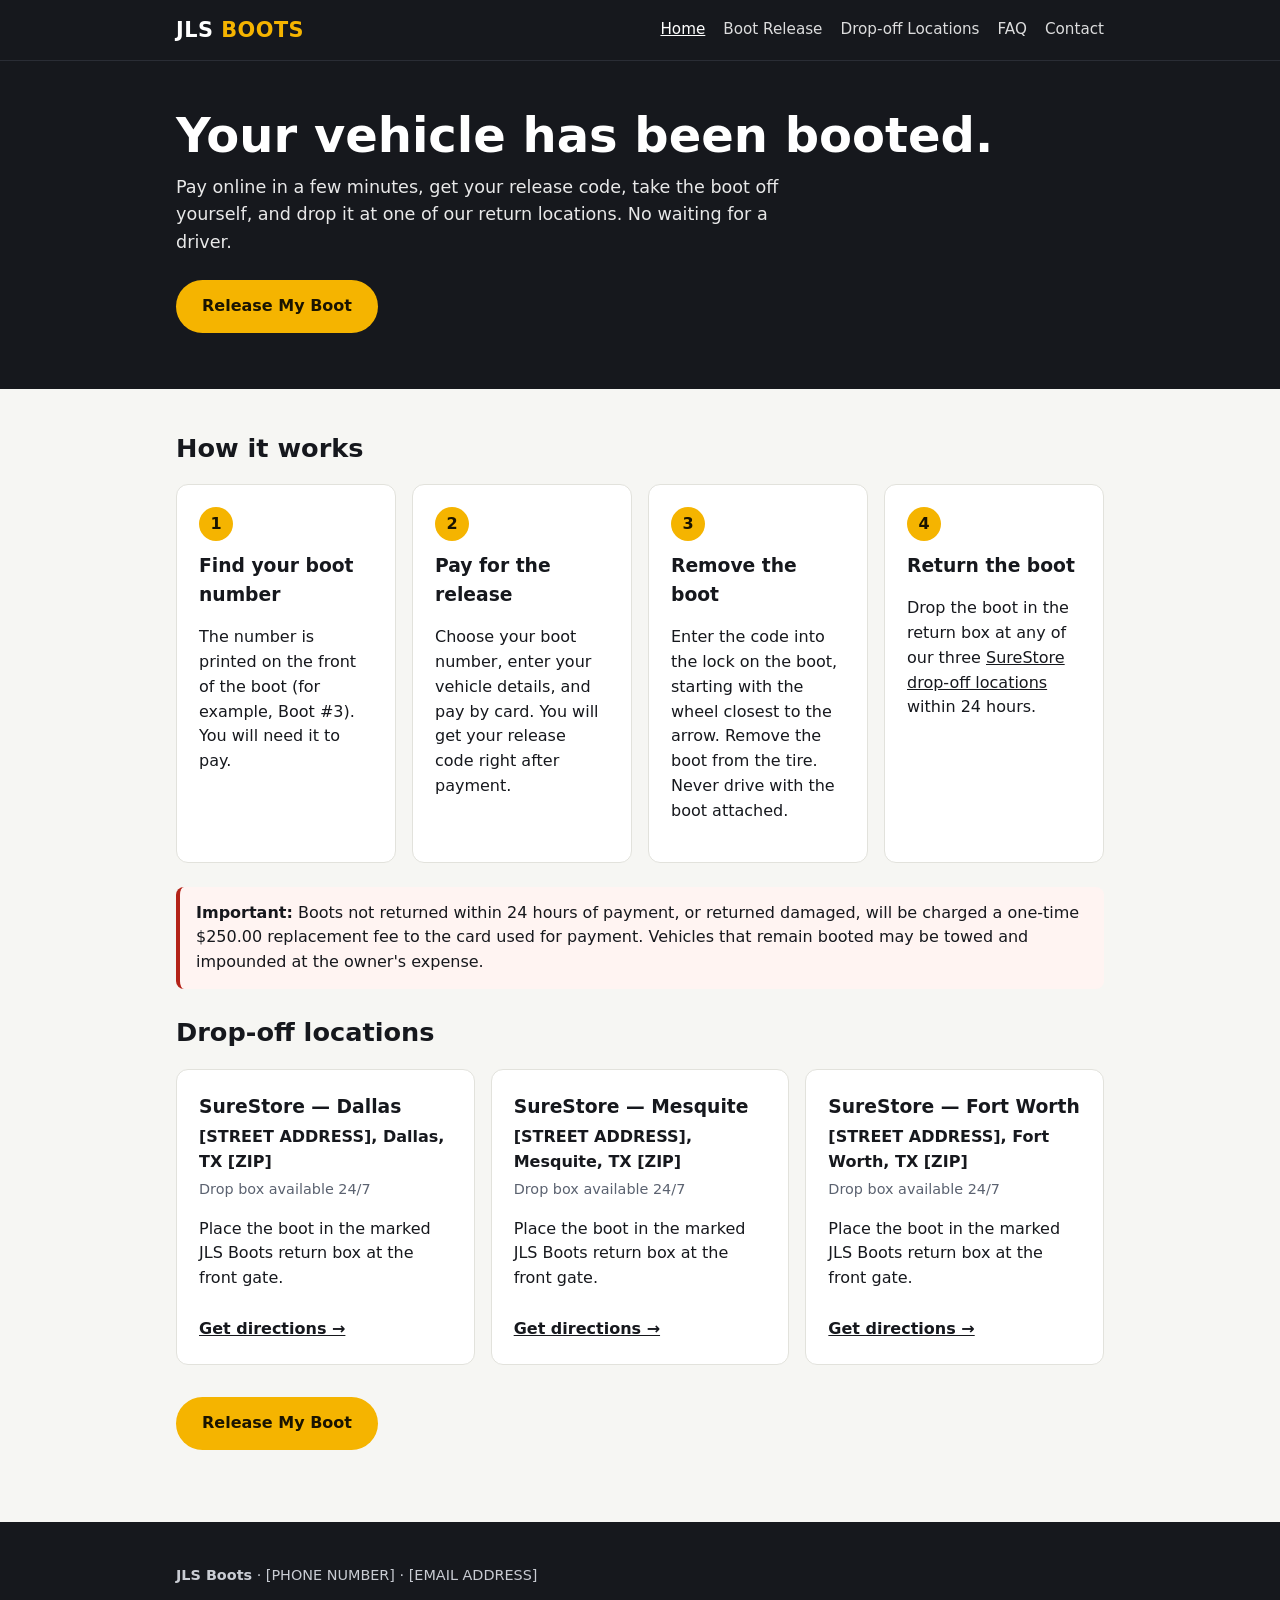
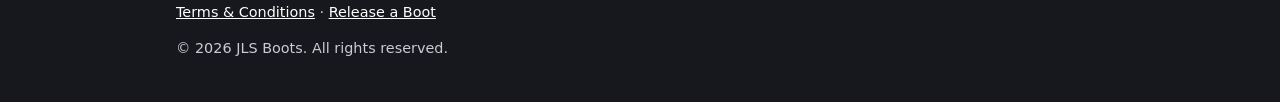
==== index.html @ e4f5a92e "JLS Boots boot release website Co-Authored-By: Claude Opus 5.5 <noreply@anthropic.com> Claude-Sessio" ====
<!doctype html>
<html lang="en">
<head>
<meta charset="utf-8">
<meta name="viewport" content="width=device-width, initial-scale=1">
<title>JLS Boots | Boot Release</title>
<meta name="description" content="Pay for your vehicle boot release online, get your release code, and return the boot to a drop-off location in Dallas, Mesquite, or Fort Worth.">
<link rel="stylesheet" href="styles.css">
<script src="config.js"></script>
</head>
<body data-page="home">
<header id="site-header"></header>

<section class="hero">
  <div class="wrap">
    <h1>Your vehicle has been booted.</h1>
    <p>Pay online in a few minutes, get your release code, take the boot off yourself, and drop it at one of our return locations. No waiting for a driver.</p>
    <a class="btn" href="release.html">Release My Boot</a>
  </div>
</section>

<main>
  <div class="wrap">
    <h2>How it works</h2>
    <div class="grid">
      <div class="card">
        <div class="step-num">1</div>
        <h3>Find your boot number</h3>
        <p>The number is printed on the front of the boot (for example, Boot #3). You will need it to pay.</p>
      </div>
      <div class="card">
        <div class="step-num">2</div>
        <h3>Pay for the release</h3>
        <p>Choose your boot number, enter your vehicle details, and pay by card. You will get your release code right after payment.</p>
      </div>
      <div class="card">
        <div class="step-num">3</div>
        <h3>Remove the boot</h3>
        <p>Enter the code into the lock on the boot, starting with the wheel closest to the arrow. Remove the boot from the tire. Never drive with the boot attached.</p>
      </div>
      <div class="card">
        <div class="step-num">4</div>
        <h3>Return the boot</h3>
        <p>Drop the boot in the return box at any of our three <a href="locations.html">SureStore drop-off locations</a> within <span data-fill="returnWindowHours"></span> hours.</p>
      </div>
    </div>

    <div class="notice">
      <strong>Important:</strong> Boots not returned within <span data-fill="returnWindowHours"></span> hours of payment, or returned damaged, will be charged a one-time <span data-fill="lateFee"></span> replacement fee to the card used for payment. Vehicles that remain booted may be towed and impounded at the owner's expense.
    </div>

    <h2>Drop-off locations</h2>
    <div class="grid" id="locations"></div>

    <p style="margin-top:32px"><a class="btn" href="release.html">Release My Boot</a></p>
  </div>
</main>

<footer id="site-footer"></footer>
<script src="app.js"></script>
<script>renderLocations(document.getElementById("locations"));</script>
</body>
</html>
---- styles.css ----
:root {
  --ink: #16181d;
  --muted: #5b6270;
  --bg: #f6f6f3;
  --card: #ffffff;
  --line: #e2e2dc;
  --brand: #f5b400;
  --brand-ink: #1a1400;
  --danger: #b42318;
  --ok: #157f3b;
  --radius: 12px;
}

* { box-sizing: border-box; }

body {
  margin: 0;
  font-family: system-ui, -apple-system, "Segoe UI", Roboto, Arial, sans-serif;
  color: var(--ink);
  background: var(--bg);
  line-height: 1.55;
}

a { color: inherit; }

.wrap { max-width: 960px; margin: 0 auto; padding: 0 16px; }

/* Header */
.site-header { background: var(--ink); color: #fff; }
.site-header .wrap { display: flex; align-items: center; justify-content: space-between; gap: 16px; padding-top: 14px; padding-bottom: 14px; flex-wrap: wrap; }
.logo { font-weight: 800; font-size: 1.3rem; letter-spacing: .5px; text-decoration: none; }
.logo span { color: var(--brand); }
.nav { display: flex; gap: 18px; flex-wrap: wrap; }
.nav a { text-decoration: none; opacity: .85; font-size: .95rem; }
.nav a:hover, .nav a.active { opacity: 1; text-decoration: underline; }

/* Hero */
.hero { background: var(--ink); color: #fff; padding: 48px 0 56px; border-top: 1px solid #2a2d35; }
.hero h1 { font-size: clamp(2rem, 5vw, 3rem); margin: 0 0 12px; line-height: 1.1; }
.hero p { font-size: 1.1rem; max-width: 620px; opacity: .9; margin: 0 0 24px; }

.btn { display: inline-block; background: var(--brand); color: var(--brand-ink); font-weight: 700; padding: 14px 26px; border-radius: 999px; text-decoration: none; border: 0; font-size: 1rem; cursor: pointer; }
.btn:hover { filter: brightness(1.05); }
.btn:disabled { opacity: .5; cursor: not-allowed; }
.btn.secondary { background: transparent; color: inherit; border: 2px solid currentColor; }

main { padding: 40px 0 56px; }
h2 { font-size: 1.6rem; margin: 0 0 16px; }
h3 { margin: 0 0 6px; }

.card { background: var(--card); border: 1px solid var(--line); border-radius: var(--radius); padding: 22px; }
.grid { display: grid; gap: 16px; grid-template-columns: repeat(auto-fit, minmax(220px, 1fr)); }

.step-num { display: inline-grid; place-items: center; width: 34px; height: 34px; border-radius: 50%; background: var(--brand); color: var(--brand-ink); font-weight: 800; margin-bottom: 10px; }

.notice { border-left: 4px solid var(--danger); background: #fff4f2; padding: 14px 16px; border-radius: 8px; margin: 24px 0; }
.notice.ok { border-color: var(--ok); background: #effaf3; }
.notice.info { border-color: var(--brand); background: #fffaeb; }

/* Form */
form .field { margin-bottom: 18px; }
label { display: block; font-weight: 600; margin-bottom: 6px; }
input[type=text], input[type=email], input[type=tel], select {
  width: 100%; padding: 12px; border: 1px solid #c9c9c2; border-radius: 8px; font-size: 1rem; background: #fff;
}
.check { display: flex; gap: 10px; align-items: flex-start; font-weight: 400; }
.check input { margin-top: 5px; }
.hint { color: var(--muted); font-size: .9rem; margin-top: 4px; }
.price-box { font-size: 1.4rem; font-weight: 800; margin: 8px 0 18px; }

.boot-picker { display: grid; grid-template-columns: repeat(auto-fill, minmax(110px, 1fr)); gap: 10px; }
.boot-picker label { margin: 0; }
.boot-picker input { position: absolute; opacity: 0; }
.boot-picker .tile { display: block; text-align: center; border: 2px solid var(--line); border-radius: 10px; padding: 12px 6px; background: #fff; cursor: pointer; font-weight: 400; }
.boot-picker .tile b { display: block; font-size: 1.15rem; }
.boot-picker input:checked + .tile { border-color: var(--ink); background: #fffaeb; }
.boot-picker input:focus-visible + .tile { outline: 3px solid var(--brand); }

.loc h3 { margin-bottom: 4px; }
.loc .addr { font-weight: 600; }
.loc a.map { display: inline-block; margin-top: 10px; font-weight: 600; }

.faq details { background: var(--card); border: 1px solid var(--line); border-radius: 10px; padding: 14px 18px; margin-bottom: 10px; }
.faq summary { font-weight: 700; cursor: pointer; }

.countdown { font-size: 1.5rem; font-weight: 800; }

/* Footer */
.site-footer { background: var(--ink); color: #c9ccd3; padding: 28px 0; font-size: .9rem; }
.site-footer a { color: #fff; }
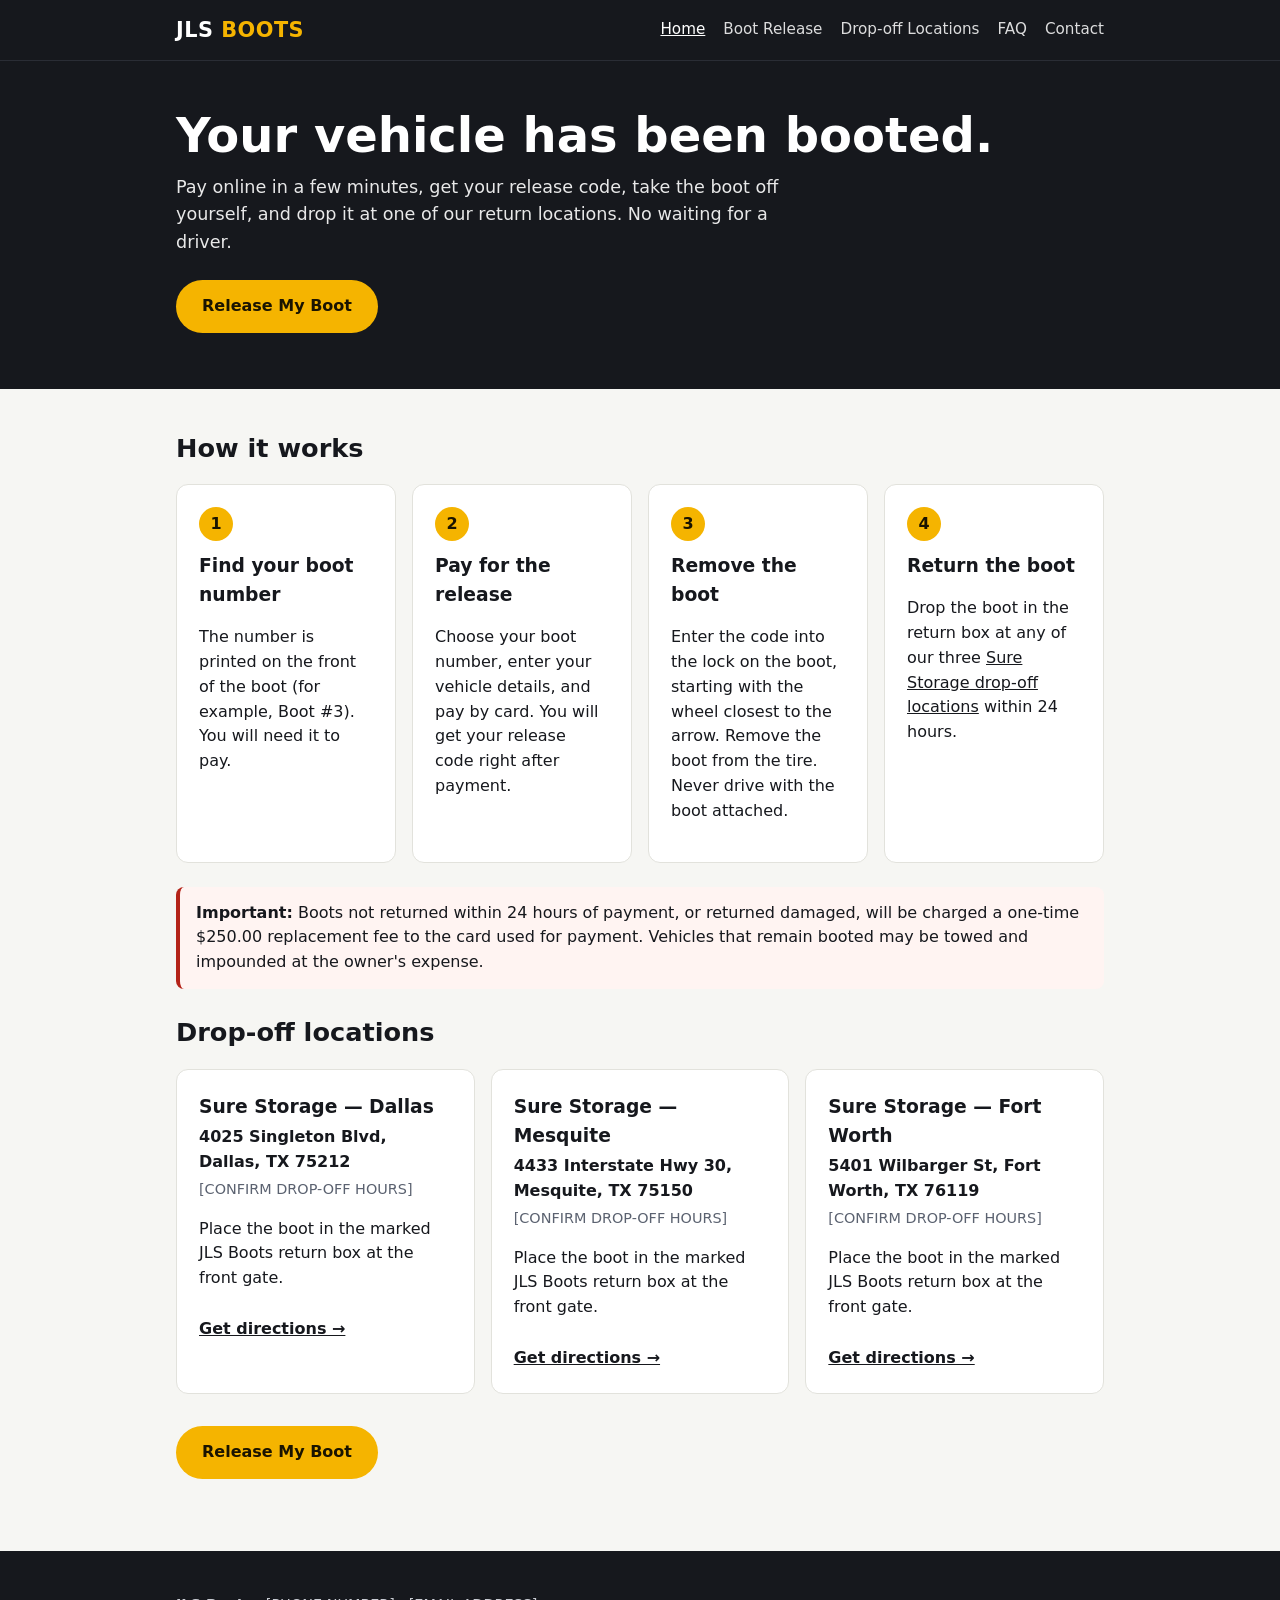
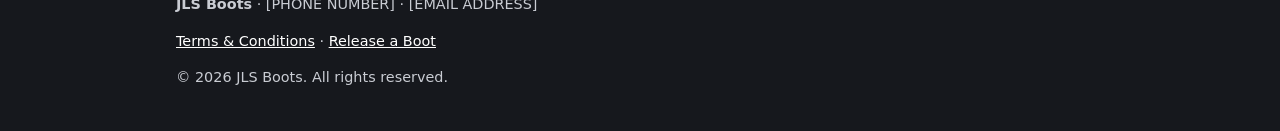
==== commit 9516831f: "Add Sure Storage yard addresses Co-Authored-By: Claude Opus 5.5 <noreply@anthropic.com> Claude-Sessi" ====
--- a/index.html
+++ b/index.html
@@ -41,7 +41,7 @@
       <div class="card">
         <div class="step-num">4</div>
         <h3>Return the boot</h3>
-        <p>Drop the boot in the return box at any of our three <a href="locations.html">SureStore drop-off locations</a> within <span data-fill="returnWindowHours"></span> hours.</p>
+        <p>Drop the boot in the return box at any of our three <a href="locations.html">Sure Storage drop-off locations</a> within <span data-fill="returnWindowHours"></span> hours.</p>
       </div>
     </div>
 
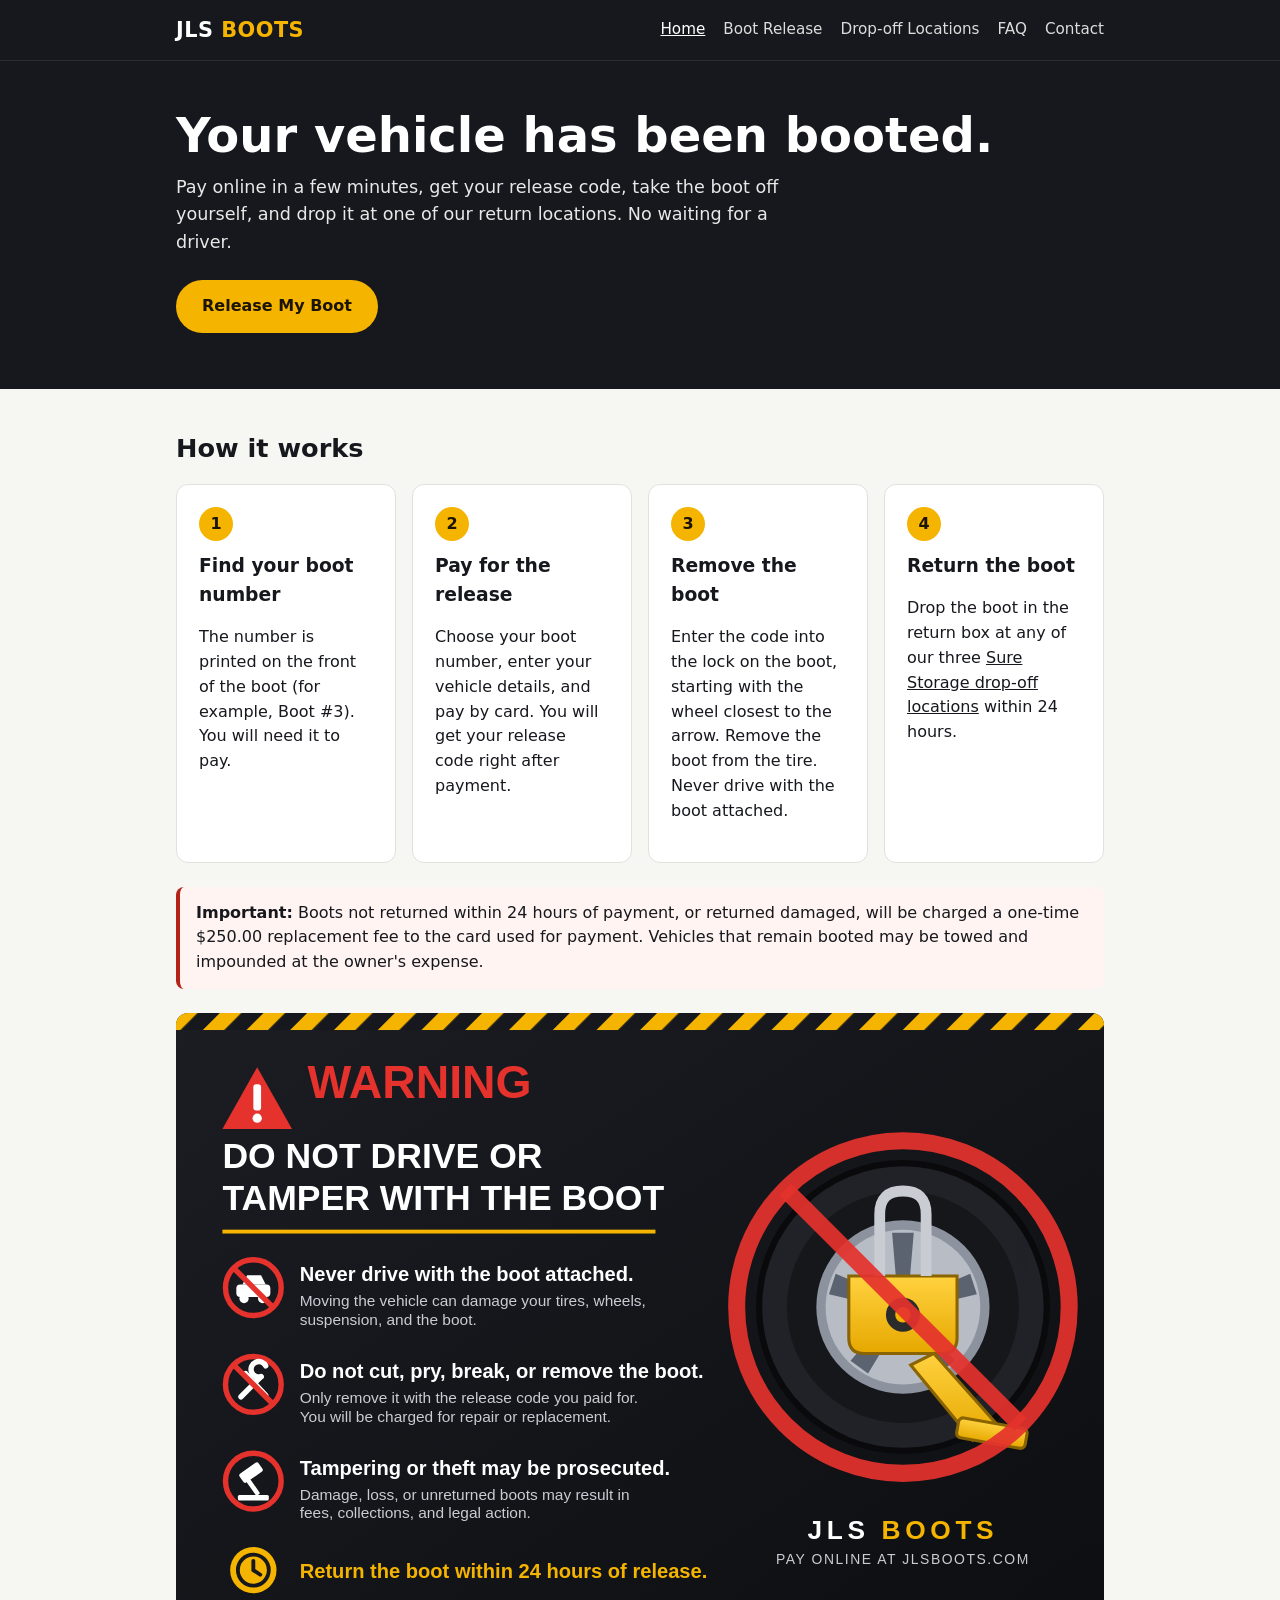
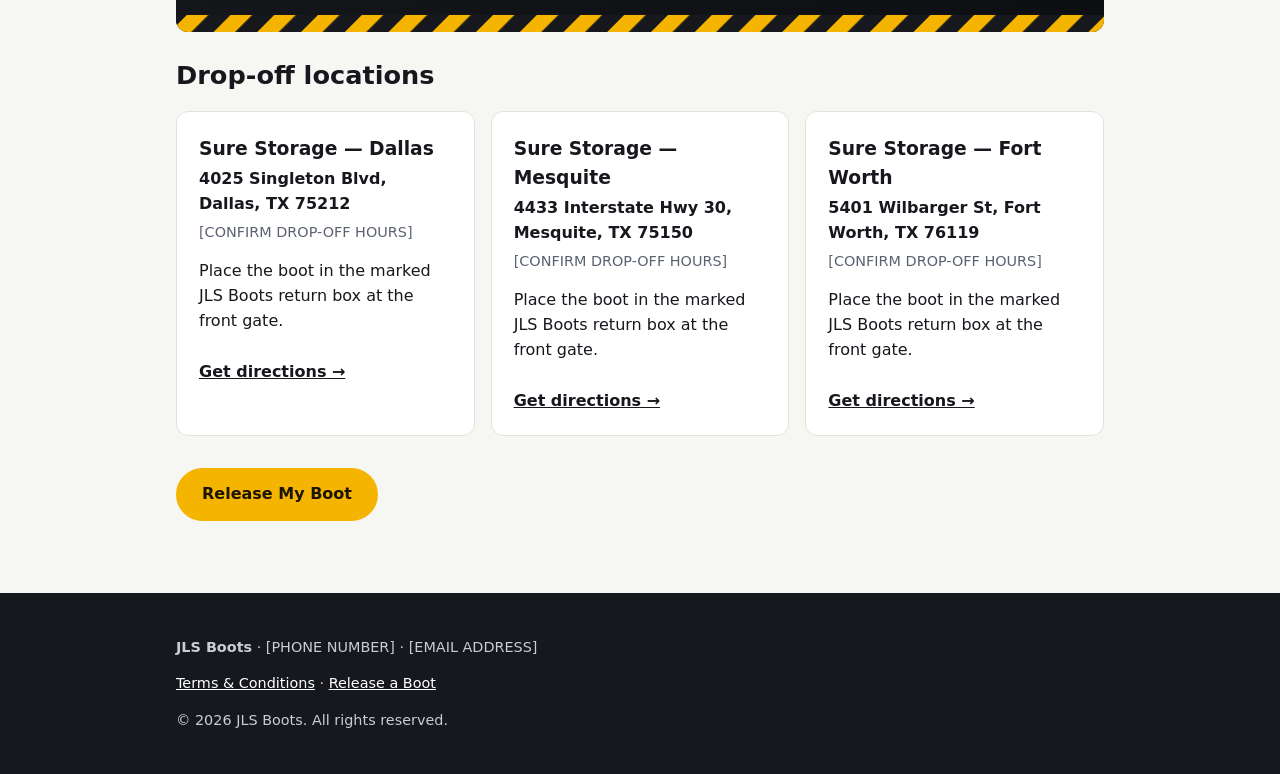
==== commit a6607fd8: "Add boot warning graphic Co-Authored-By: Claude Opus 5.5 <noreply@anthropic.com> Claude-Session: htt" ====
--- a/index.html
+++ b/index.html
@@ -49,6 +49,8 @@
       <strong>Important:</strong> Boots not returned within <span data-fill="returnWindowHours"></span> hours of payment, or returned damaged, will be charged a one-time <span data-fill="lateFee"></span> replacement fee to the card used for payment. Vehicles that remain booted may be towed and impounded at the owner's expense.
     </div>
 
+    <img src="images/boot-warning.svg" alt="Warning: never drive with the boot attached; do not cut, pry, break or remove the boot; tampering or theft may be prosecuted; return the boot within 24 hours of release." style="width:100%;height:auto;border-radius:12px;margin:8px 0 24px;display:block">
+
     <h2>Drop-off locations</h2>
     <div class="grid" id="locations"></div>
 
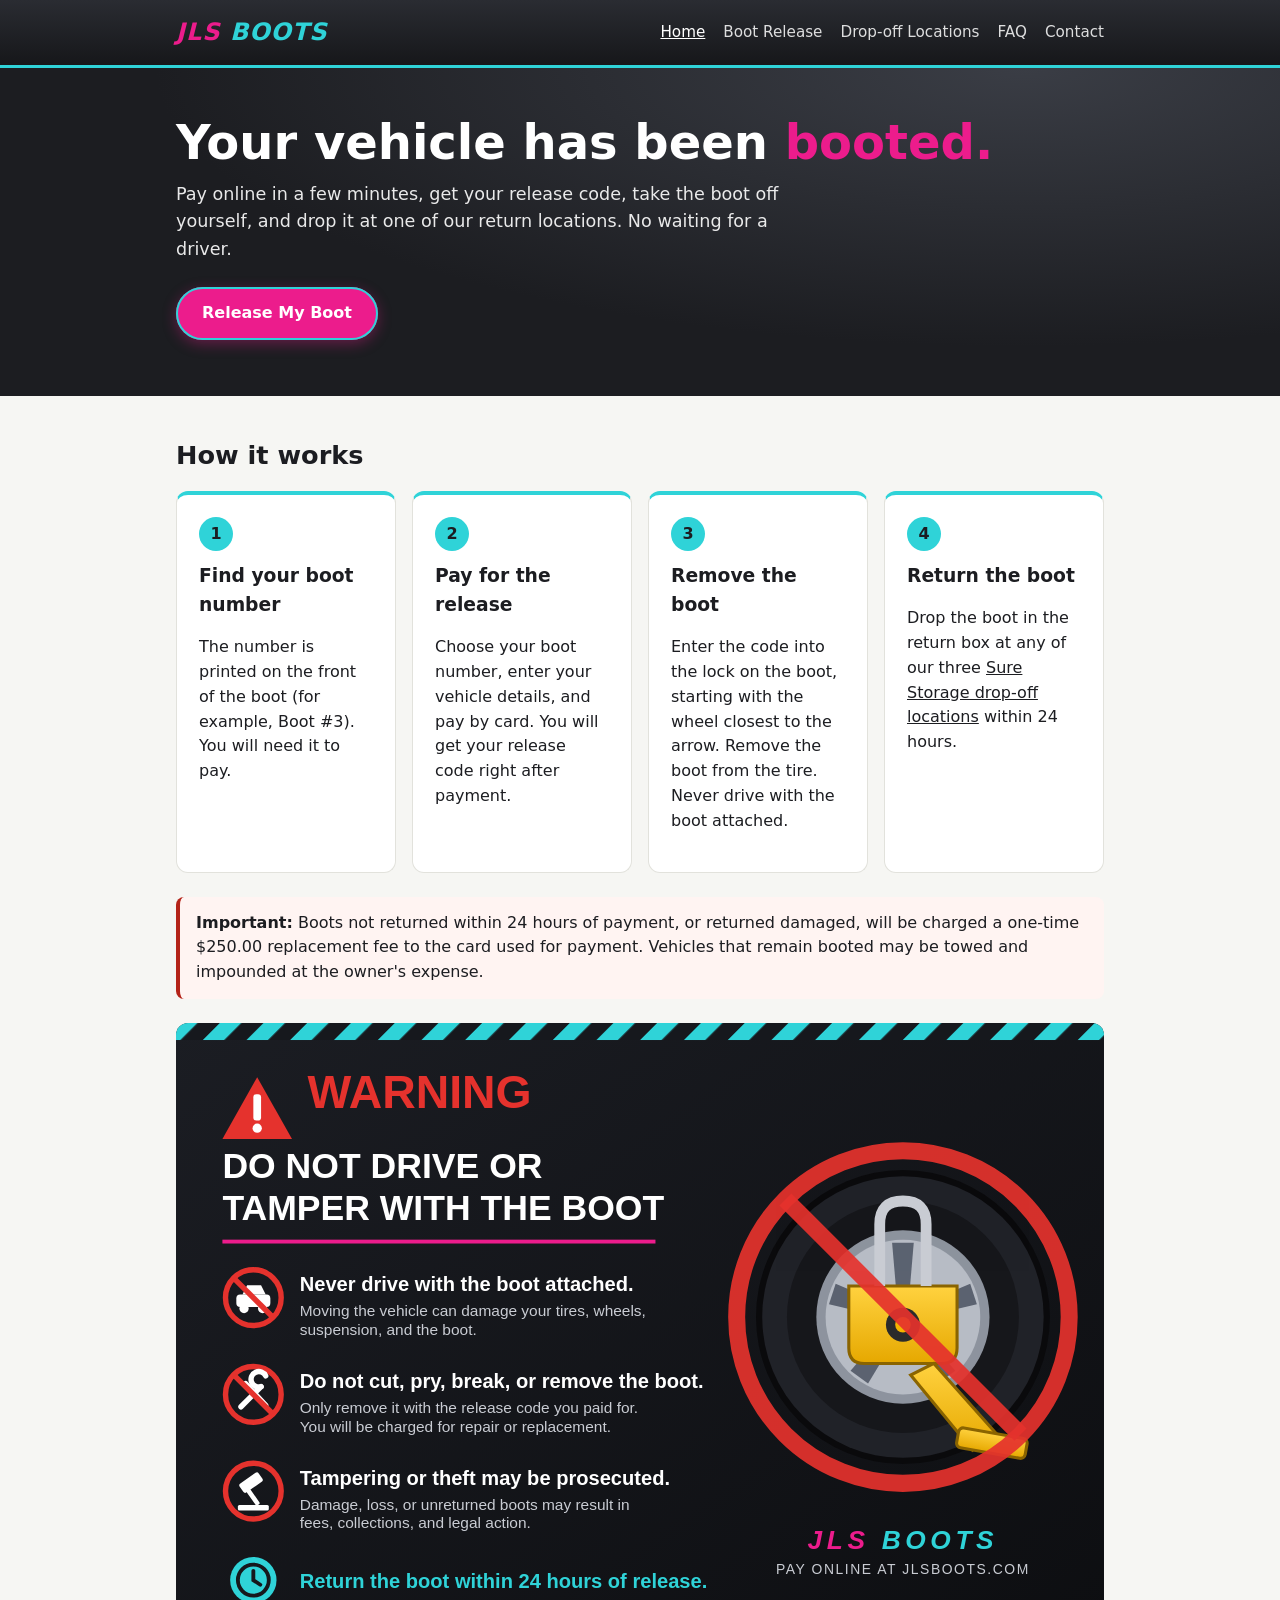
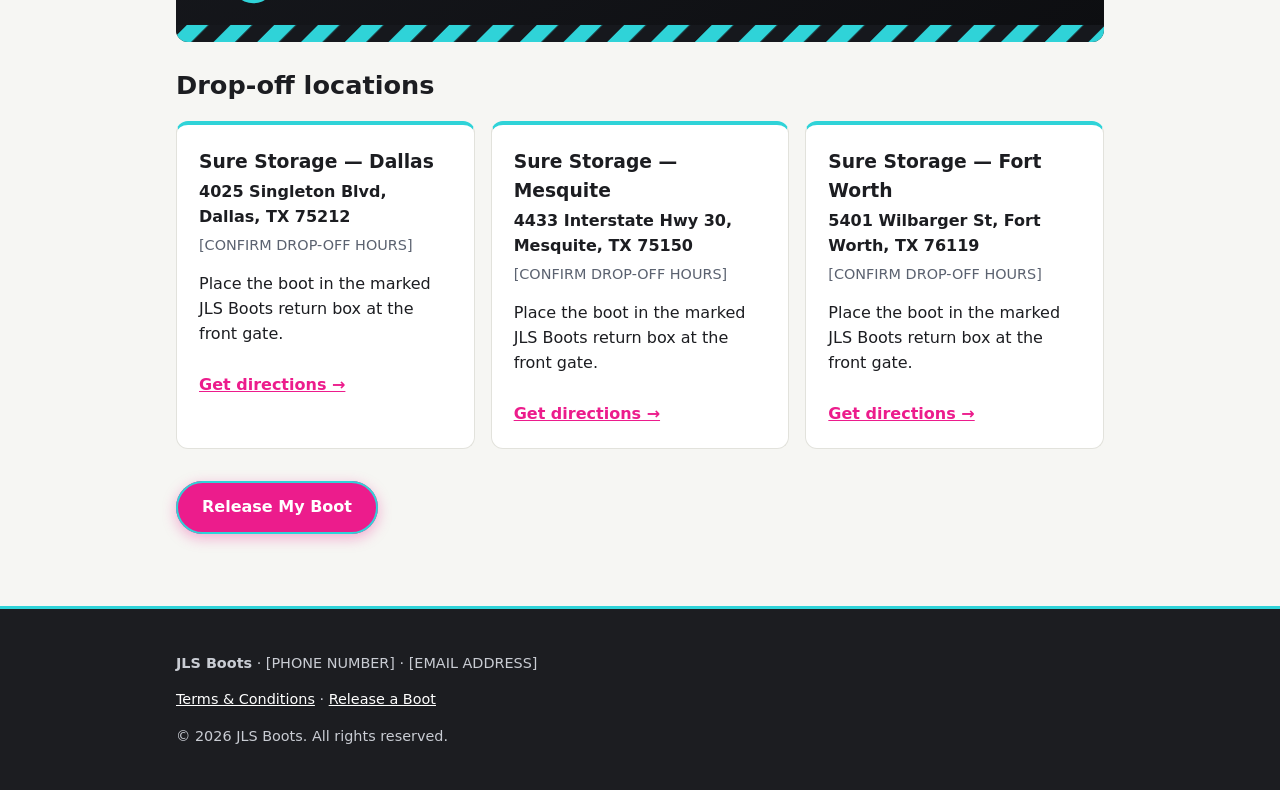
==== commit b0c5d92e: "Match JLS Towing colors: hot pink, teal, charcoal Co-Authored-By: Claude Opus 5.5 <noreply@anthropic" ====
--- a/index.html
+++ b/index.html
@@ -13,7 +13,7 @@
 
 <section class="hero">
   <div class="wrap">
-    <h1>Your vehicle has been booted.</h1>
+    <h1>Your vehicle has been <span>booted.</span></h1>
     <p>Pay online in a few minutes, get your release code, take the boot off yourself, and drop it at one of our return locations. No waiting for a driver.</p>
     <a class="btn" href="release.html">Release My Boot</a>
   </div>
--- a/styles.css
+++ b/styles.css
@@ -1,11 +1,12 @@
 :root {
-  --ink: #16181d;
+  --ink: #1c1d21;
   --muted: #5b6270;
   --bg: #f6f6f3;
   --card: #ffffff;
   --line: #e2e2dc;
-  --brand: #f5b400;
-  --brand-ink: #1a1400;
+  --brand: #ec1c8c;
+  --teal: #2fd3d8;
+  --brand-ink: #ffffff;
   --danger: #b42318;
   --ok: #157f3b;
   --radius: 12px;
@@ -26,21 +27,23 @@
 .wrap { max-width: 960px; margin: 0 auto; padding: 0 16px; }
 
 /* Header */
-.site-header { background: var(--ink); color: #fff; }
+.site-header { background: linear-gradient(180deg, #2a2c32, #16171a); color: #fff; border-bottom: 3px solid var(--teal); }
 .site-header .wrap { display: flex; align-items: center; justify-content: space-between; gap: 16px; padding-top: 14px; padding-bottom: 14px; flex-wrap: wrap; }
-.logo { font-weight: 800; font-size: 1.3rem; letter-spacing: .5px; text-decoration: none; }
-.logo span { color: var(--brand); }
+.logo { font-weight: 900; font-style: italic; font-size: 1.5rem; letter-spacing: 1px; text-decoration: none; color: var(--brand); }
+.logo span { color: var(--teal); }
 .nav { display: flex; gap: 18px; flex-wrap: wrap; }
 .nav a { text-decoration: none; opacity: .85; font-size: .95rem; }
 .nav a:hover, .nav a.active { opacity: 1; text-decoration: underline; }
 
 /* Hero */
-.hero { background: var(--ink); color: #fff; padding: 48px 0 56px; border-top: 1px solid #2a2d35; }
+.hero { background: radial-gradient(ellipse at 80% 0%, #3a3d45 0%, var(--ink) 60%); color: #fff; padding: 48px 0 56px; }
+.hero h1 span { color: var(--brand); }
 .hero h1 { font-size: clamp(2rem, 5vw, 3rem); margin: 0 0 12px; line-height: 1.1; }
 .hero p { font-size: 1.1rem; max-width: 620px; opacity: .9; margin: 0 0 24px; }
 
 .btn { display: inline-block; background: var(--brand); color: var(--brand-ink); font-weight: 700; padding: 14px 26px; border-radius: 999px; text-decoration: none; border: 0; font-size: 1rem; cursor: pointer; }
-.btn:hover { filter: brightness(1.05); }
+.btn:hover { filter: brightness(1.1); }
+.btn { box-shadow: 0 0 0 2px var(--teal) inset, 0 4px 14px rgba(236,28,140,.35); }
 .btn:disabled { opacity: .5; cursor: not-allowed; }
 .btn.secondary { background: transparent; color: inherit; border: 2px solid currentColor; }
 
@@ -51,11 +54,11 @@
 .card { background: var(--card); border: 1px solid var(--line); border-radius: var(--radius); padding: 22px; }
 .grid { display: grid; gap: 16px; grid-template-columns: repeat(auto-fit, minmax(220px, 1fr)); }
 
-.step-num { display: inline-grid; place-items: center; width: 34px; height: 34px; border-radius: 50%; background: var(--brand); color: var(--brand-ink); font-weight: 800; margin-bottom: 10px; }
+.step-num { display: inline-grid; place-items: center; width: 34px; height: 34px; border-radius: 50%; background: var(--teal); color: var(--ink); font-weight: 800; margin-bottom: 10px; }
 
 .notice { border-left: 4px solid var(--danger); background: #fff4f2; padding: 14px 16px; border-radius: 8px; margin: 24px 0; }
 .notice.ok { border-color: var(--ok); background: #effaf3; }
-.notice.info { border-color: var(--brand); background: #fffaeb; }
+.notice.info { border-color: var(--teal); background: #ebfbfc; }
 
 /* Form */
 form .field { margin-bottom: 18px; }
@@ -73,12 +76,13 @@
 .boot-picker input { position: absolute; opacity: 0; }
 .boot-picker .tile { display: block; text-align: center; border: 2px solid var(--line); border-radius: 10px; padding: 12px 6px; background: #fff; cursor: pointer; font-weight: 400; }
 .boot-picker .tile b { display: block; font-size: 1.15rem; }
-.boot-picker input:checked + .tile { border-color: var(--ink); background: #fffaeb; }
-.boot-picker input:focus-visible + .tile { outline: 3px solid var(--brand); }
+.boot-picker input:checked + .tile { border-color: var(--brand); background: #fff0f7; }
+.boot-picker input:focus-visible + .tile { outline: 3px solid var(--teal); }
 
 .loc h3 { margin-bottom: 4px; }
 .loc .addr { font-weight: 600; }
-.loc a.map { display: inline-block; margin-top: 10px; font-weight: 600; }
+.loc a.map { display: inline-block; margin-top: 10px; font-weight: 600; color: var(--brand); }
+.card { border-top: 4px solid var(--teal); }
 
 .faq details { background: var(--card); border: 1px solid var(--line); border-radius: 10px; padding: 14px 18px; margin-bottom: 10px; }
 .faq summary { font-weight: 700; cursor: pointer; }
@@ -86,5 +90,5 @@
 .countdown { font-size: 1.5rem; font-weight: 800; }
 
 /* Footer */
-.site-footer { background: var(--ink); color: #c9ccd3; padding: 28px 0; font-size: .9rem; }
+.site-footer { background: var(--ink); color: #c9ccd3; padding: 28px 0; font-size: .9rem; border-top: 3px solid var(--teal); }
 .site-footer a { color: #fff; }
